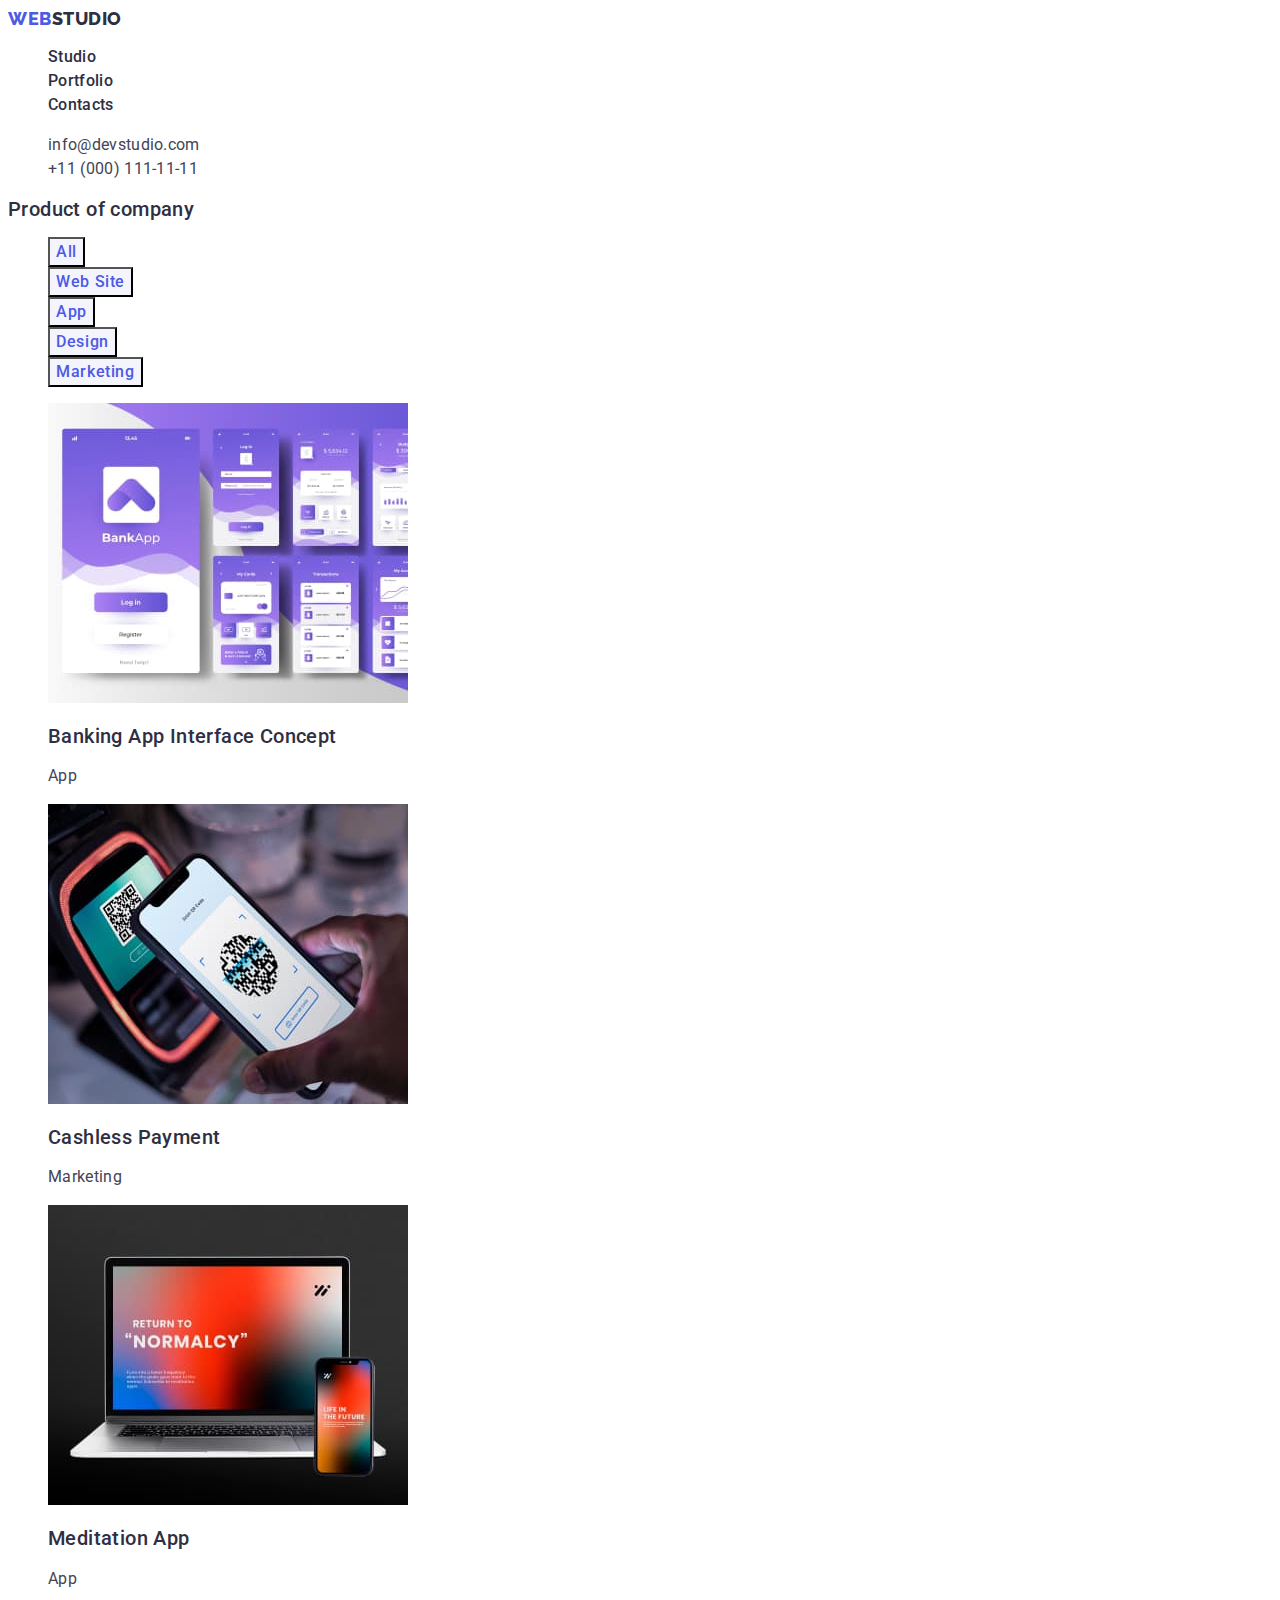
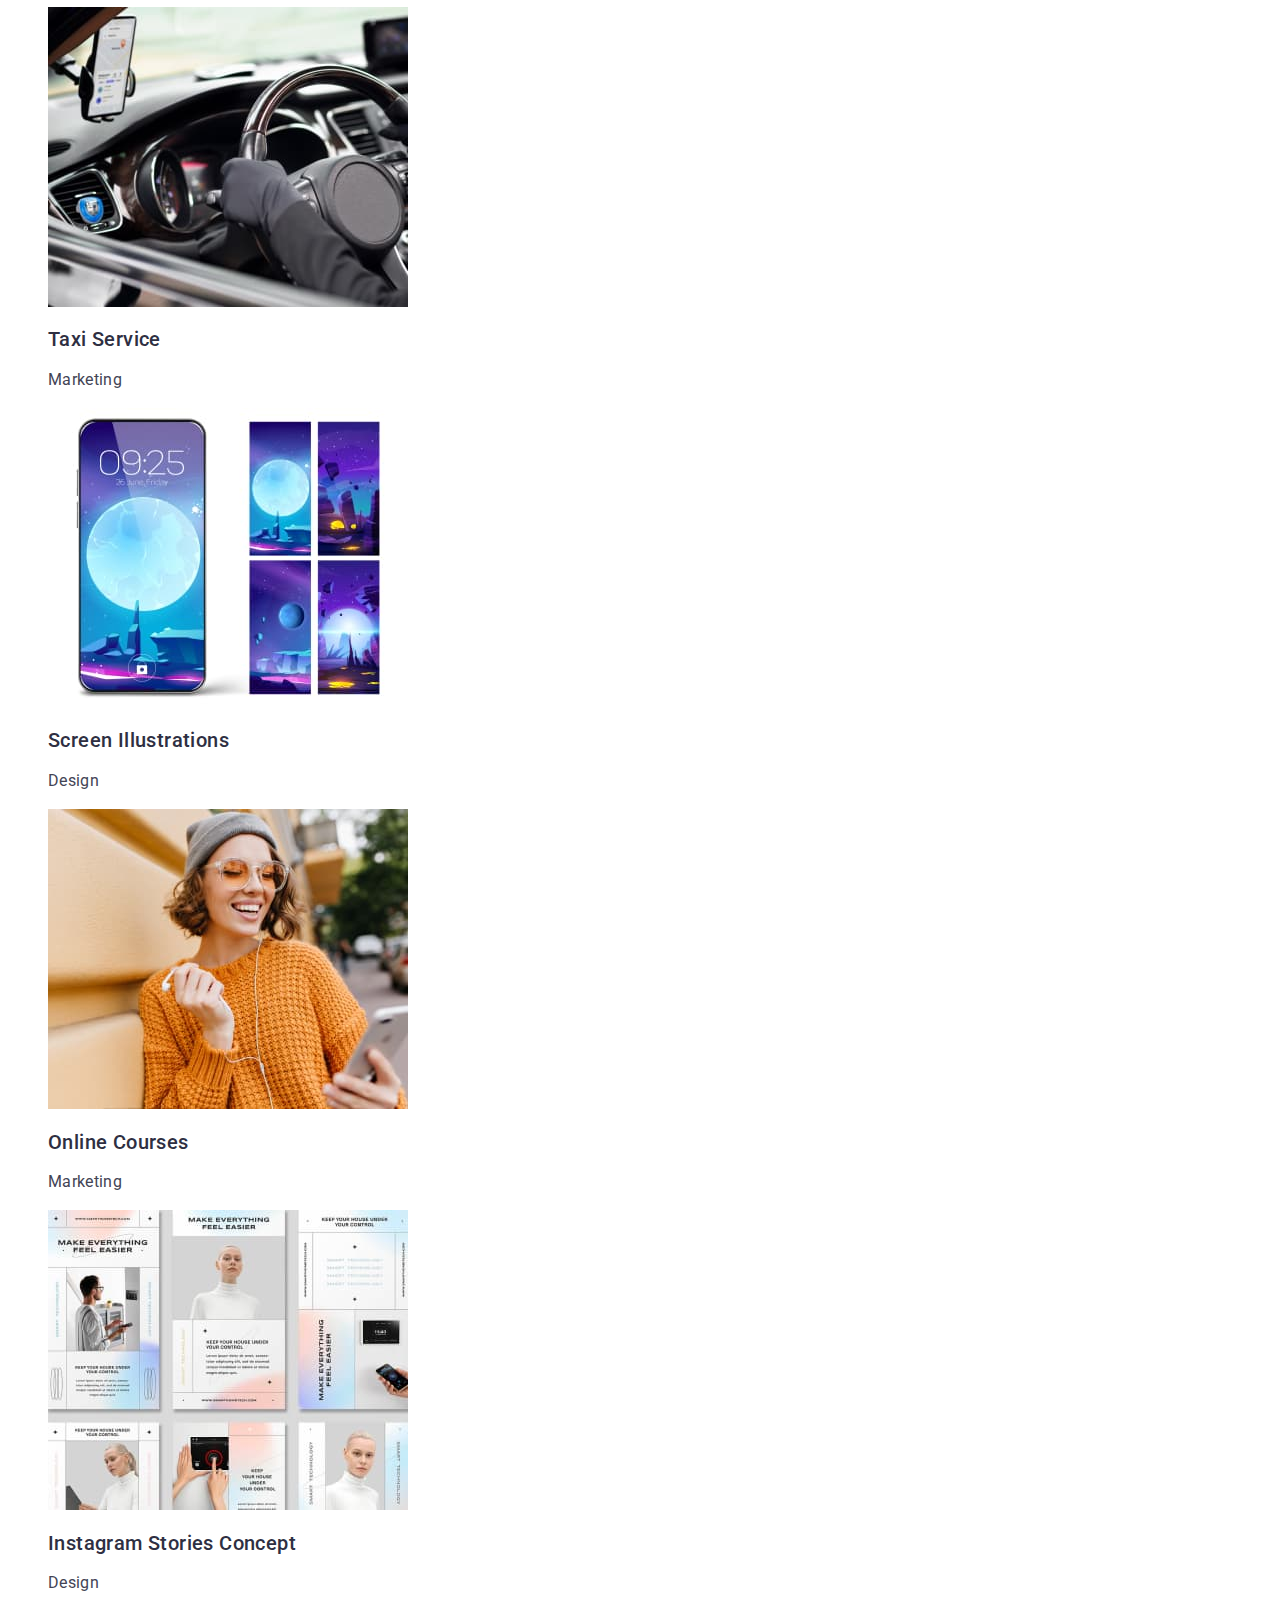
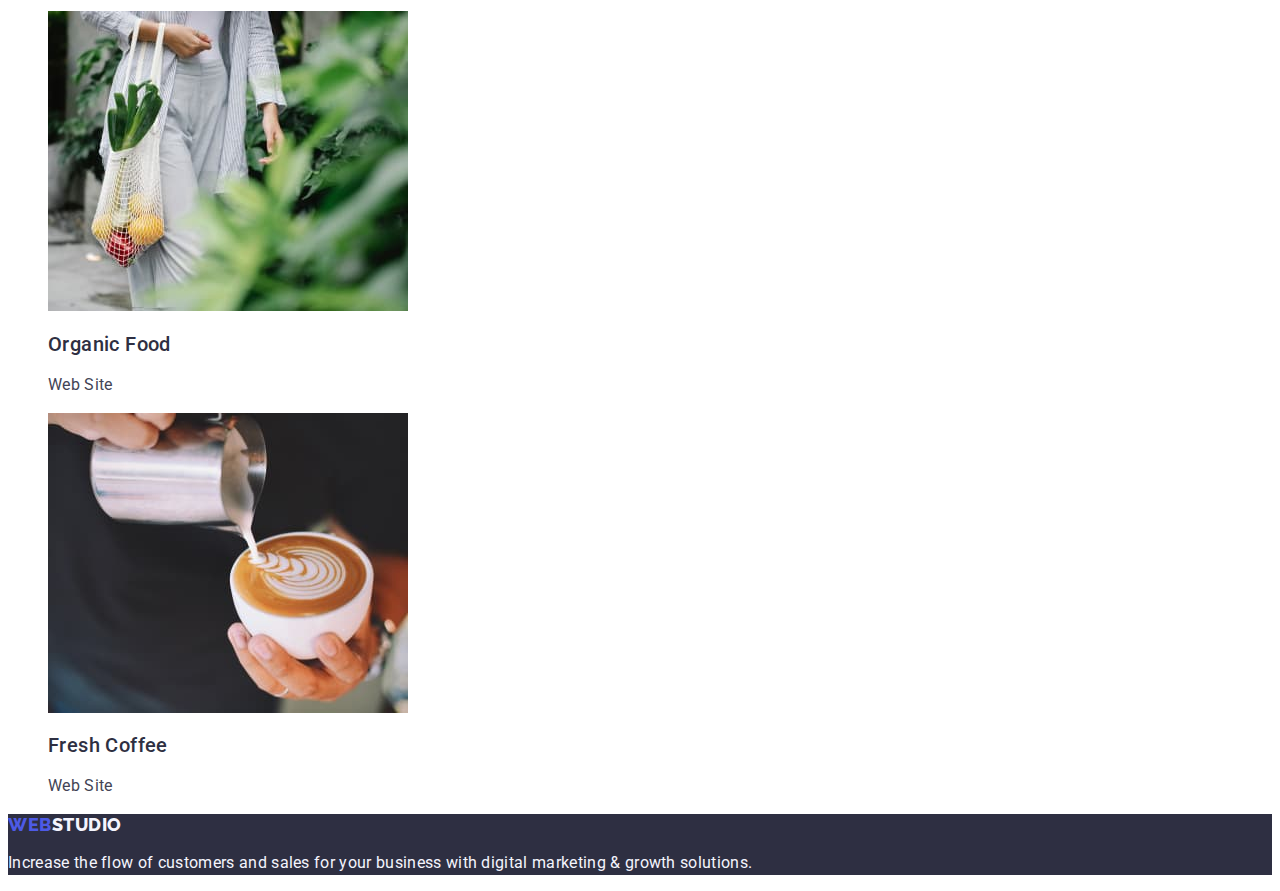
==== portfolio.html @ 97860d9f "Initial commit" ====
<!DOCTYPE html>
<html lang="en">
  <head>
    <meta charset="UTF-8" />
    <meta http-equiv="X-UA-Compatible" content="IE=edge" />
    <meta name="viewport" content="width=device-width, initial-scale=1.0" />
    <title>Portfolio</title>
    <link rel="preconnect" href="https://fonts.googleapis.com" />
    <link rel="preconnect" href="https://fonts.gstatic.com" crossorigin />
    <link
      href="https://fonts.googleapis.com/css2?family=Raleway:wght@800&family=Roboto:wght@400;500;700;900&display=swap"
      rel="stylesheet"
    />
    <link rel="stylesheet" href="./css/styles.css" />
  </head>

  <body>
    <header class="header">
      <nav class="header-nav">
        <a class="logo link" href="./index.html"
          >Web<span class="logo-header">Studio</span></a
        >
        <ul class="header-nav-list list">
          <li class="header-nav-item">
            <a class="header-nav-link link" href="./index.html">Studio</a>
          </li>
          <li class="header-nav-item">
            <a class="header-nav-link link" href="./portfolio.html"
              >Portfolio</a
            >
          </li>
          <li class="header-nav-item">
            <a class="header-nav-link link" href="">Contacts</a>
          </li>
        </ul>
      </nav>
      <address class="header-add">
        <ul class="header-add-list list">
          <li class="header-add-item">
            <a class="header-add-link link" href="mailto:info@devstudio.com"
              >info@devstudio.com</a
            >
          </li>
          <li class="header-add-item">
            <a class="header-add-link link" href="tel:+110001111111"
              >+11 (000) 111-11-11</a
            >
          </li>
        </ul>
      </address>
    </header>

    <main>
      <section class="product">
        <h1 class="product-title">Product of company</h1>
        <ul class="filter-list list">
          <li class="filter-item">
            <button class="filter-btn" type="button">All</button>
          </li>
          <li class="filter-item">
            <button class="filter-btn" type="button">Web Site</button>
          </li>
          <li class="filter-item">
            <button class="filter-btn" type="button">App</button>
          </li>
          <li class="filter-item">
            <button class="filter-btn" type="button">Design</button>
          </li>
          <li class="filter-item">
            <button class="filter-btn" type="button">Marketing</button>
          </li>
        </ul>

        <ul class="product-list list">
          <li class="product-item">
            <a class="link">
              <img
                class="product-img"
                src="./images/card-1.jpg"
                alt="Exemple of banking app"
                width="360"
                height="300"
              />

              <h2 class="product-title">Banking App Interface Concept</h2>
              <p class="product-text">App</p>
            </a>
          </li>
          <li class="product-item">
            <a class="link">
              <img
                class="product-img"
                src="./images/card-2.jpg"
                alt="exemple of cashless Payment"
                width="360"
                height="300"
              />

              <h2 class="product-title">Cashless Payment</h2>
              <p class="product-text">Marketing</p>
            </a>
          </li>
          <li class="product-item">
            <a class="link">
              <img
                class="product-img"
                src="./images/card-3.jpg"
                alt="desktop and mobile with meditation app"
                width="360"
                height="300"
              />

              <h2 class="product-title">Meditation App</h2>
              <p class="product-text">App</p>
            </a>
          </li>
          <li class="product-item">
            <a class="link">
              <img
                class="product-img"
                src="./images/card-4.jpg"
                alt="Taxi driver with app taxi service on the phone"
                width="360"
                height="300"
              />

              <h2 class="product-title">Taxi Service</h2>
              <p class="product-text">Marketing</p>
            </a>
          </li>
          <li class="product-item">
            <a class="link">
              <img
                class="product-img"
                src="./images/card-5.jpg"
                alt="Screen Illustrations exemple picture"
                width="360"
                height="300"
              />

              <h2 class="product-title">Screen Illustrations</h2>
              <p class="product-text">Design</p>
            </a>
          </li>
          <li class="product-item">
            <a class="link">
              <img
                class="product-img"
                src="./images/card-6.jpg"
                alt="Happt girl with a phone"
                width="360"
                height="300"
              />

              <h2 class="product-title">Online Courses</h2>
              <p class="product-text">Marketing</p>
            </a>
          </li>
          <li class="product-item">
            <a class="link">
              <img
                class="product-img"
                src="./images/card-7.jpg"
                alt="Instagram Stories Concept"
                width="360"
                height="300"
              />

              <h2 class="product-title">Instagram Stories Concept</h2>
              <p class="product-text">Design</p>
            </a>
          </li>
          <li class="product-item">
            <a class="link">
              <img
                class="product-img"
                src="./images/card-8.jpg"
                alt="Bag with vegetables"
                width="360"
                height="300"
              />

              <h2 class="product-title">Organic Food</h2>
              <p class="product-text">Web Site</p>
            </a>
          </li>
          <li class="product-item">
            <a class="link">
              <img
                class="product-img"
                src="./images/card-9.jpg"
                alt="A man makes a cappuccino"
                width="360"
                height="300"
              />

              <h2 class="product-title">Fresh Coffee</h2>
              <p class="product-text">Web Site</p>
            </a>
          </li>
        </ul>
      </section>
    </main>

    <footer class="footer">
      <a class="logo link" href="./index.html"
        >Web<span class="logo-footer">Studio</span></a
      >
      <p class="footer-text">
        Increase the flow of customers and sales for your business with digital
        marketing & growth solutions.
      </p>
    </footer>
  </body>
</html>
---- css/styles.css ----
:root {
    --main-color: #2E2F42;
    --main-text-color: #434455;
    --primery-color: #4D5AE5;
    --active-color: #404BBF;
    --border-color: #E7E9FC;
    --light-bg-color: #F4F4FD;
    --white-color: #FFFFFF;


}

body {
    font-family: "Roboto",
            sans-serif;
        color: var(--main-text-color);
        background-color: var(--white-color);
}

a {
    text-decoration: none;
}

ul {
    list-style-type: none;
}

.link {
    text-decoration: none;
}

.link:hover,
.link:focus {
    color: var(--active-color);
}

.list {
    list-style: none;
}
/** HEADER**/

.header {}

.header-nav {}

.logo {
    font-family: 'Raleway', sans-serif;
    font-weight: 800;
    font-size: 18px;
    line-height: 1.17;
    letter-spacing: 0.03em;
    color: var(--primery-color);
    text-transform: uppercase;
}

.logo-header {
    color: var(--main-color);
}

.header-nav-list {}

.header-nav-item {}

.header-nav-link {
    font-weight: 500;
    font-size: 16px;
    line-height: 1.5;
    letter-spacing: 0.02em;
    color: var(--main-color);
}

.header-add {
    font-style: normal;
}

.header-add-list {}

.header-add-item {}

.header-add-link {
    font-size: 16px;
    line-height: 1.5;
    letter-spacing: 0.02em;
    color: var(--main-text-color);
}

.header-nav-link:active,
.header-add-link:active,
.header-nav-link:hover,
.header-add-link:hover,
.header-add-link:focus,
.header-nav-link:focus {
    color: var(--active-color);
}

/**HERO**/

.hero {
    background-color: var(--main-color);
}

.hero-title {
    font-size: 56px;
    line-height: 1.07;
    letter-spacing: 0.02em;
    text-align: center;
    color: var(--white-color);
}

.hero-btn {
    font-family: inherit;
    font-weight: 500;
    font-size: 16px;
    line-height: 1.5;
    letter-spacing: 0.04em;
    color: var(--white-color);
    background-color: var(--primery-color);
    cursor: pointer;
}

.hero-btn:hover,
.hero-btn:focus {
    background-color: var(--active-color);
}

/**ADVANTAGES**/

.advantages {}

.advantages-title {
    color: var(--main-color);
}

.advantages-list {}

.advantages-item {}

.advantages-item-title {
    font-weight: 500;
    font-size: 20px;
    line-height: 1.2;
    letter-spacing: 0.02em;
    color: var(--main-color);
}

.advantages-item-text {
    font-size: 16px;
    line-height: 1.5;
    letter-spacing: 0.02em;
    color: var(--main-text-color);
}

/**WHAT WE DO**/

.picture {}

.picture-title {
    text-align: center;
    font-size: 36px;
    line-height: 1.11;
    letter-spacing: 0.02em;
    text-transform: capitalize;
    color: var(--main-color);
}

.picture-list {}

.picture-item {}

.picture-img {}

/**TEAM**/

.team {
    background-color: var(--light-bg-color);
}

.team-title {
    text-align: center;
    font-size: 36px;
    line-height: 1.11;
    letter-spacing: 0.02em;
    text-transform: capitalize;
    color: var(--main-color);

}

.team-list {}

.team-item {
    background-color: var(--white-color);
}

.team-img {}

.team-name {
    font-weight: 500;
    font-size: 20px;
    line-height: 1.2;
    letter-spacing: 0.02em;
    color: var(--main-color);
}

.team-prof {
    font-size: 16px;
    line-height: 1.5;
    letter-spacing: 0.02em;
    color: var(--main-text-color);
}

/**FOOTER**/
footer {
    background-color: var(--main-color);
}

.logo-footer {
    color: var(--light-bg-color);
}

.footer-text {

    font-size: 16px;
    line-height: 1.5;
    letter-spacing: 0.02em;
    color: var(--light-bg-color);
}

/**---------PORTFOLIO-----------**/

/**PRODUCT**/

.filter-list {}

.filter-item {}

.filter-btn {
    font-family: inherit;
    font-weight: 500;
    font-size: 16px;
    line-height: 1.5;
    letter-spacing: 0.04em;
    color: var(--primery-color);
    cursor: pointer;
    background-color: var(--light-bg-color);
}

.filter-btn:hover,
.filter-btn:focus {
    background-color: var(--active-color);
    color: var(--white-color);
}

.product {}

.product-list {}

.product-item {}

.product-img {}

.product-title {
    font-weight: 500;
    font-size: 20px;
    line-height: 1.2;
    letter-spacing: 0.02em;
    color: var(--main-color);
}

.product-text {
    font-size: 16px;
    line-height: 1.5;
    letter-spacing: 0.02em;
    color: var(--main-text-color);
}
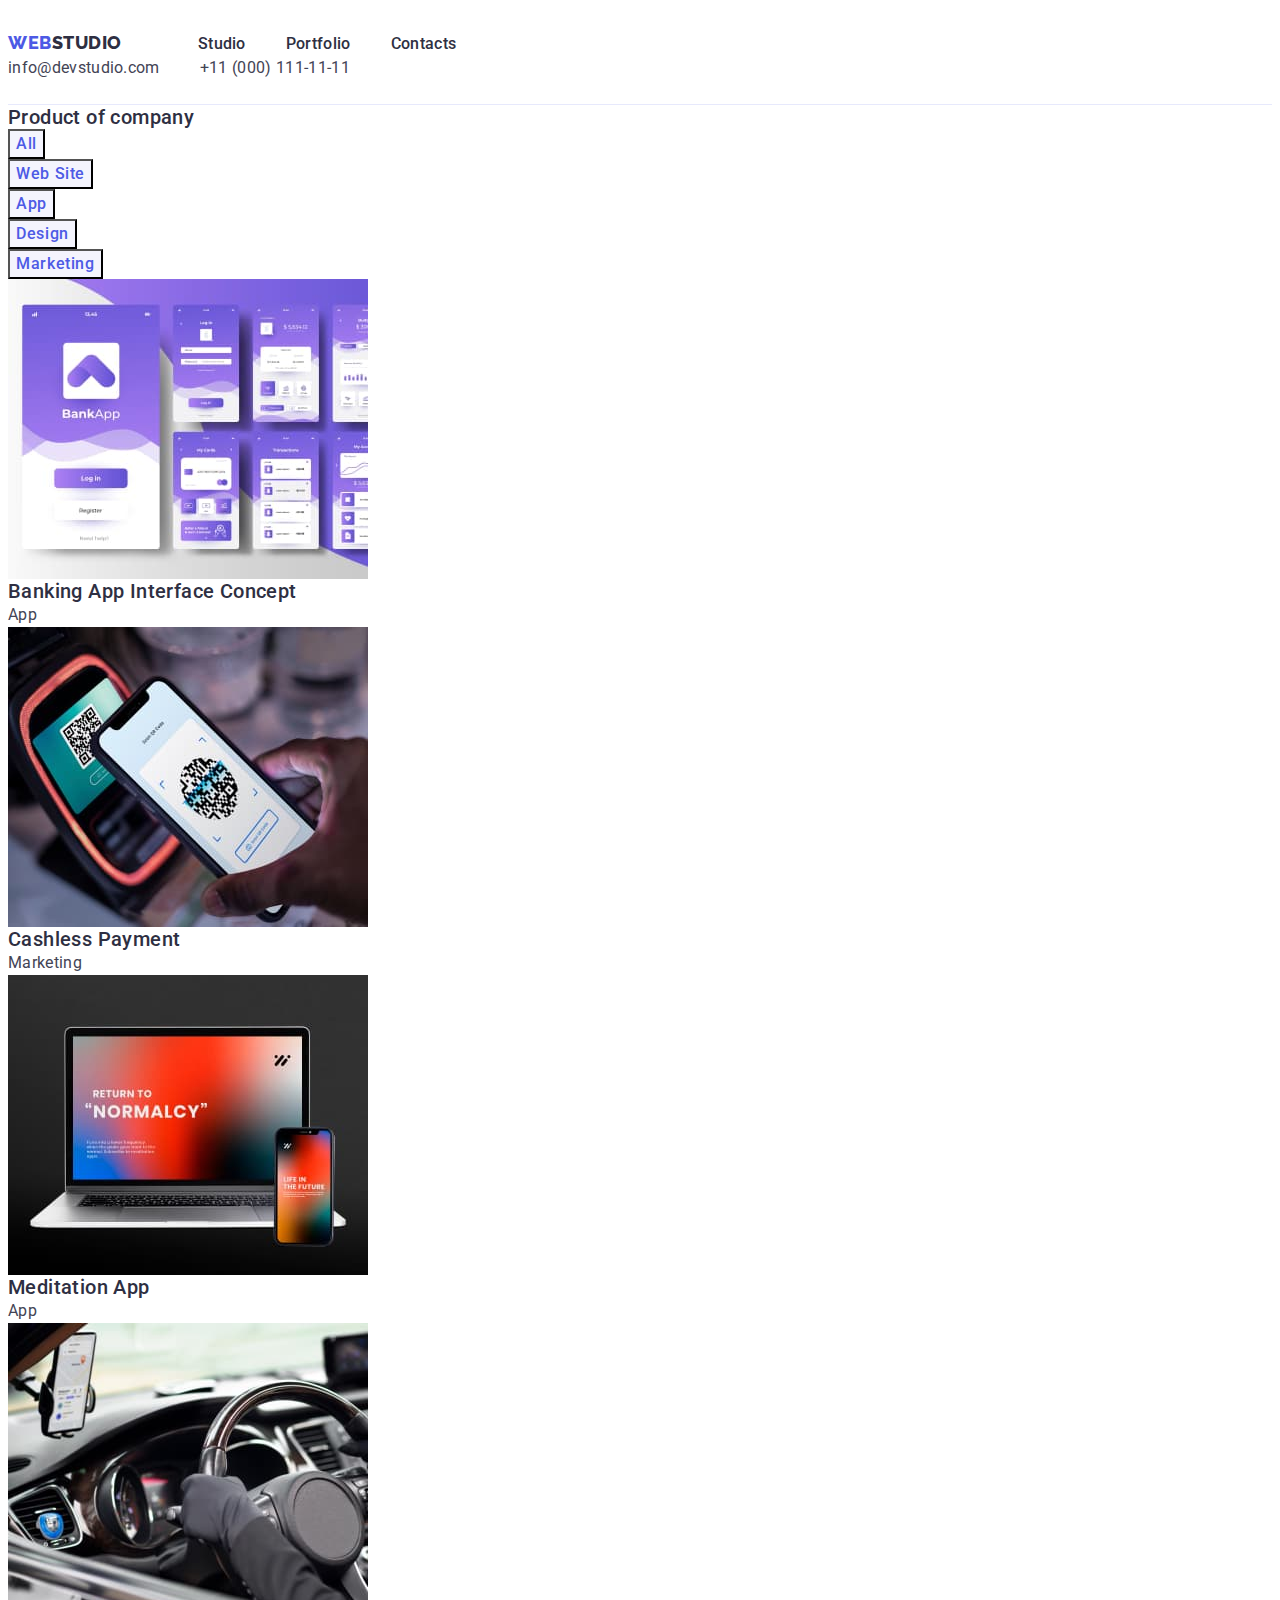
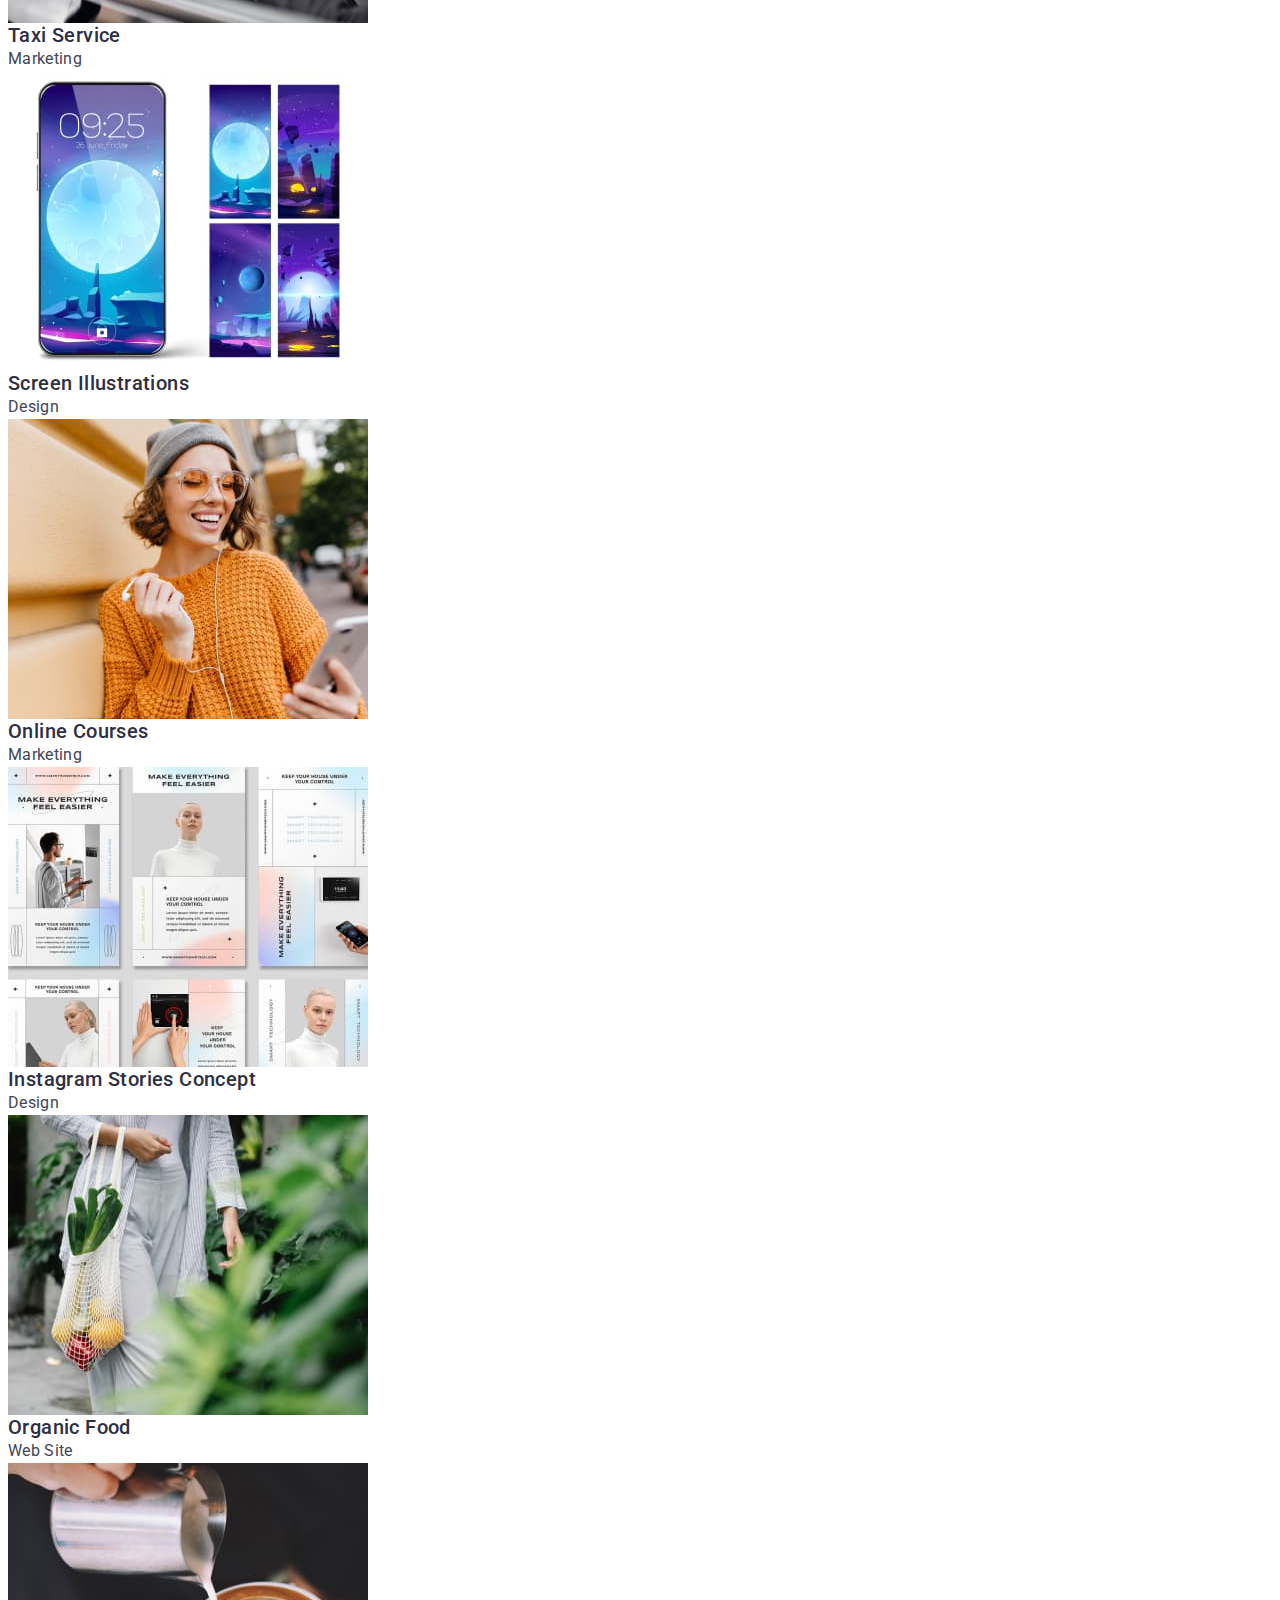
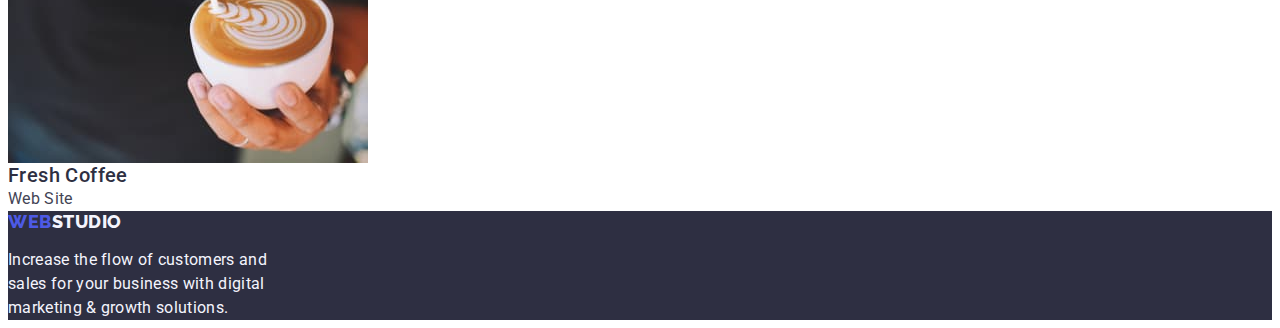
==== commit f3db7a4f: "maked studio position" ====
--- a/portfolio.html
+++ b/portfolio.html
@@ -11,6 +11,13 @@
       href="https://fonts.googleapis.com/css2?family=Raleway:wght@800&family=Roboto:wght@400;500;700;900&display=swap"
       rel="stylesheet"
     />
+    <link
+      rel="stylesheet"
+      href="https://cdnjs.cloudflare.com/ajax/libs/modern-normalize/2.0.0/modern-normalize.min.css"
+      integrity="sha512-4xo8blKMVCiXpTaLzQSLSw3KFOVPWhm/TRtuPVc4WG6kUgjH6J03IBuG7JZPkcWMxJ5huwaBpOpnwYElP/m6wg=="
+      crossorigin="anonymous"
+      referrerpolicy="no-referrer"
+    />
     <link rel="stylesheet" href="./css/styles.css" />
   </head>
 
@@ -73,7 +80,7 @@
 
         <ul class="product-list list">
           <li class="product-item">
-            <a class="link">
+            <a class="link" href="">
               <img
                 class="product-img"
                 src="./images/card-1.jpg"
@@ -87,7 +94,7 @@
             </a>
           </li>
           <li class="product-item">
-            <a class="link">
+            <a class="link" href="">
               <img
                 class="product-img"
                 src="./images/card-2.jpg"
@@ -101,7 +108,7 @@
             </a>
           </li>
           <li class="product-item">
-            <a class="link">
+            <a class="link" href="">
               <img
                 class="product-img"
                 src="./images/card-3.jpg"
@@ -115,7 +122,7 @@
             </a>
           </li>
           <li class="product-item">
-            <a class="link">
+            <a class="link" href="">
               <img
                 class="product-img"
                 src="./images/card-4.jpg"
@@ -129,7 +136,7 @@
             </a>
           </li>
           <li class="product-item">
-            <a class="link">
+            <a class="link" href="">
               <img
                 class="product-img"
                 src="./images/card-5.jpg"
@@ -143,7 +150,7 @@
             </a>
           </li>
           <li class="product-item">
-            <a class="link">
+            <a class="link" href="">
               <img
                 class="product-img"
                 src="./images/card-6.jpg"
@@ -157,7 +164,7 @@
             </a>
           </li>
           <li class="product-item">
-            <a class="link">
+            <a class="link" href="">
               <img
                 class="product-img"
                 src="./images/card-7.jpg"
@@ -171,7 +178,7 @@
             </a>
           </li>
           <li class="product-item">
-            <a class="link">
+            <a class="link" href="">
               <img
                 class="product-img"
                 src="./images/card-8.jpg"
@@ -185,7 +192,7 @@
             </a>
           </li>
           <li class="product-item">
-            <a class="link">
+            <a class="link" href="">
               <img
                 class="product-img"
                 src="./images/card-9.jpg"
--- a/css/styles.css
+++ b/css/styles.css
@@ -12,17 +12,23 @@
 
 body {
     font-family: "Roboto",
-            sans-serif;
-        color: var(--main-text-color);
-        background-color: var(--white-color);
-}
-
-a {
-    text-decoration: none;
-}
-
-ul {
-    list-style-type: none;
+        sans-serif;
+            color: var(--main-text-color);
+            background-color: var(--white-color);
+}
+
+h1,
+h2,
+h3,
+h4,
+h5,
+h6,
+p {
+    margin: 0;
+}
+
+img {
+    display: block;
 }
 
 .link {
@@ -36,12 +42,34 @@
 
 .list {
     list-style: none;
+    padding-left: 0;
+        margin: 0;
+    }
+    
+    .container {
+        width: 100%;
+        max-width: 1158px;
+        padding-left: 15px;
+        padding-right: 15px;
+        margin: 0 auto;
 }
 /** HEADER**/
 
-.header {}
-
-.header-nav {}
+.header {
+    border-bottom: 1px solid var(--border-color);
+    padding-top: 24px;
+    padding-bottom: 24px;
+}
+
+.header-container {
+    display: flex;
+    justify-content: space-between;
+    align-items: center;
+}
+
+.header-nav {
+    display: flex;
+}
 
 .logo {
     font-family: 'Raleway', sans-serif;
@@ -51,13 +79,17 @@
     letter-spacing: 0.03em;
     color: var(--primery-color);
     text-transform: uppercase;
+    margin-right: 76px;
 }
 
 .logo-header {
     color: var(--main-color);
 }
 
-.header-nav-list {}
+.header-nav-list {
+    display: flex;
+    gap: 40px;
+}
 
 .header-nav-item {}
 
@@ -71,9 +103,13 @@
 
 .header-add {
     font-style: normal;
-}
-
-.header-add-list {}
+
+}
+
+.header-add-list {
+    display: flex;
+    gap: 40px;
+}
 
 .header-add-item {}
 
@@ -97,18 +133,30 @@
 
 .hero {
     background-color: var(--main-color);
-}
-
+    padding-top: 188px;
+        padding-bottom: 188px;
+}
+
+.hero-container {
+    display: flex;
+    flex-direction: column;
+    align-items: center;
+
+}
 .hero-title {
     font-size: 56px;
     line-height: 1.07;
     letter-spacing: 0.02em;
     text-align: center;
     color: var(--white-color);
+    max-width: 496px;
+        margin-bottom: 48px;
 }
 
 .hero-btn {
     font-family: inherit;
+    min-width: 169px;
+        height: 56px;
     font-weight: 500;
     font-size: 16px;
     line-height: 1.5;
@@ -116,6 +164,10 @@
     color: var(--white-color);
     background-color: var(--primery-color);
     cursor: pointer;
+    padding: 16px 32px;
+        border: none;
+        border-radius: 4px;
+        box-shadow: 0px 4px 4px rgba(0, 0, 0, 0.15);
 }
 
 .hero-btn:hover,
@@ -127,13 +179,22 @@
 
 .advantages {}
 
+.advantages-container {
+    padding: 120px 0;
+}
 .advantages-title {
     color: var(--main-color);
-}
-
-.advantages-list {}
-
-.advantages-item {}
+    display: none;
+}
+
+.advantages-list {
+    display: flex;
+    gap: 24px;
+}
+
+.advantages-item {
+    min-width: 264px;
+}
 
 .advantages-item-title {
     font-weight: 500;
@@ -141,6 +202,7 @@
     line-height: 1.2;
     letter-spacing: 0.02em;
     color: var(--main-color);
+    margin-bottom: 8px;
 }
 
 .advantages-item-text {
@@ -152,7 +214,9 @@
 
 /**WHAT WE DO**/
 
-.picture {}
+.picture {
+    padding-bottom: 120px;
+}
 
 .picture-title {
     text-align: center;
@@ -161,9 +225,13 @@
     letter-spacing: 0.02em;
     text-transform: capitalize;
     color: var(--main-color);
-}
-
-.picture-list {}
+    margin-bottom: 72px;
+}
+
+.picture-list {
+    display: flex;
+    gap: 24px;
+}
 
 .picture-item {}
 
@@ -173,6 +241,8 @@
 
 .team {
     background-color: var(--light-bg-color);
+    padding-top: 120px;
+        padding-bottom: 112px;
 }
 
 .team-title {
@@ -182,23 +252,44 @@
     letter-spacing: 0.02em;
     text-transform: capitalize;
     color: var(--main-color);
-
-}
-
-.team-list {}
+    margin-bottom: 72px;
+
+}
+
+.team-list {
+    display: flex;
+    gap: 24px;
+}
 
 .team-item {
-    background-color: var(--white-color);
+    display: flex;
+        flex-direction: column;
+    
+        min-width: 264px;
+        height: 388px;
+    
+        /* justify-content: space-between; */
+        align-items: center;
+        box-shadow: 0px 1px 6px rgba(46, 47, 66, 0.08), 0px 1px 1px rgba(46, 47, 66, 0.16), 0px 2px 1px rgba(46, 47, 66, 0.08);
+        border-radius: 0px 0px 4px 4px;
+        background-color: var(--white-color);
 }
 
 .team-img {}
 
+.team-info {
+    display: flex;
+    flex-direction: column;
+    padding: 32px 16px;
+    align-items: center;
+}
 .team-name {
     font-weight: 500;
     font-size: 20px;
     line-height: 1.2;
     letter-spacing: 0.02em;
     color: var(--main-color);
+    margin-bottom: 8px;
 }
 
 .team-prof {
@@ -209,20 +300,25 @@
 }
 
 /**FOOTER**/
-footer {
+.footer {
     background-color: var(--main-color);
 }
 
+.footer-container {
+    padding: 100px 0;
+
+}
 .logo-footer {
     color: var(--light-bg-color);
 }
 
 .footer-text {
-
+margin-top: 16px;
     font-size: 16px;
     line-height: 1.5;
     letter-spacing: 0.02em;
     color: var(--light-bg-color);
+    max-width: 264px;
 }
 
 /**---------PORTFOLIO-----------**/
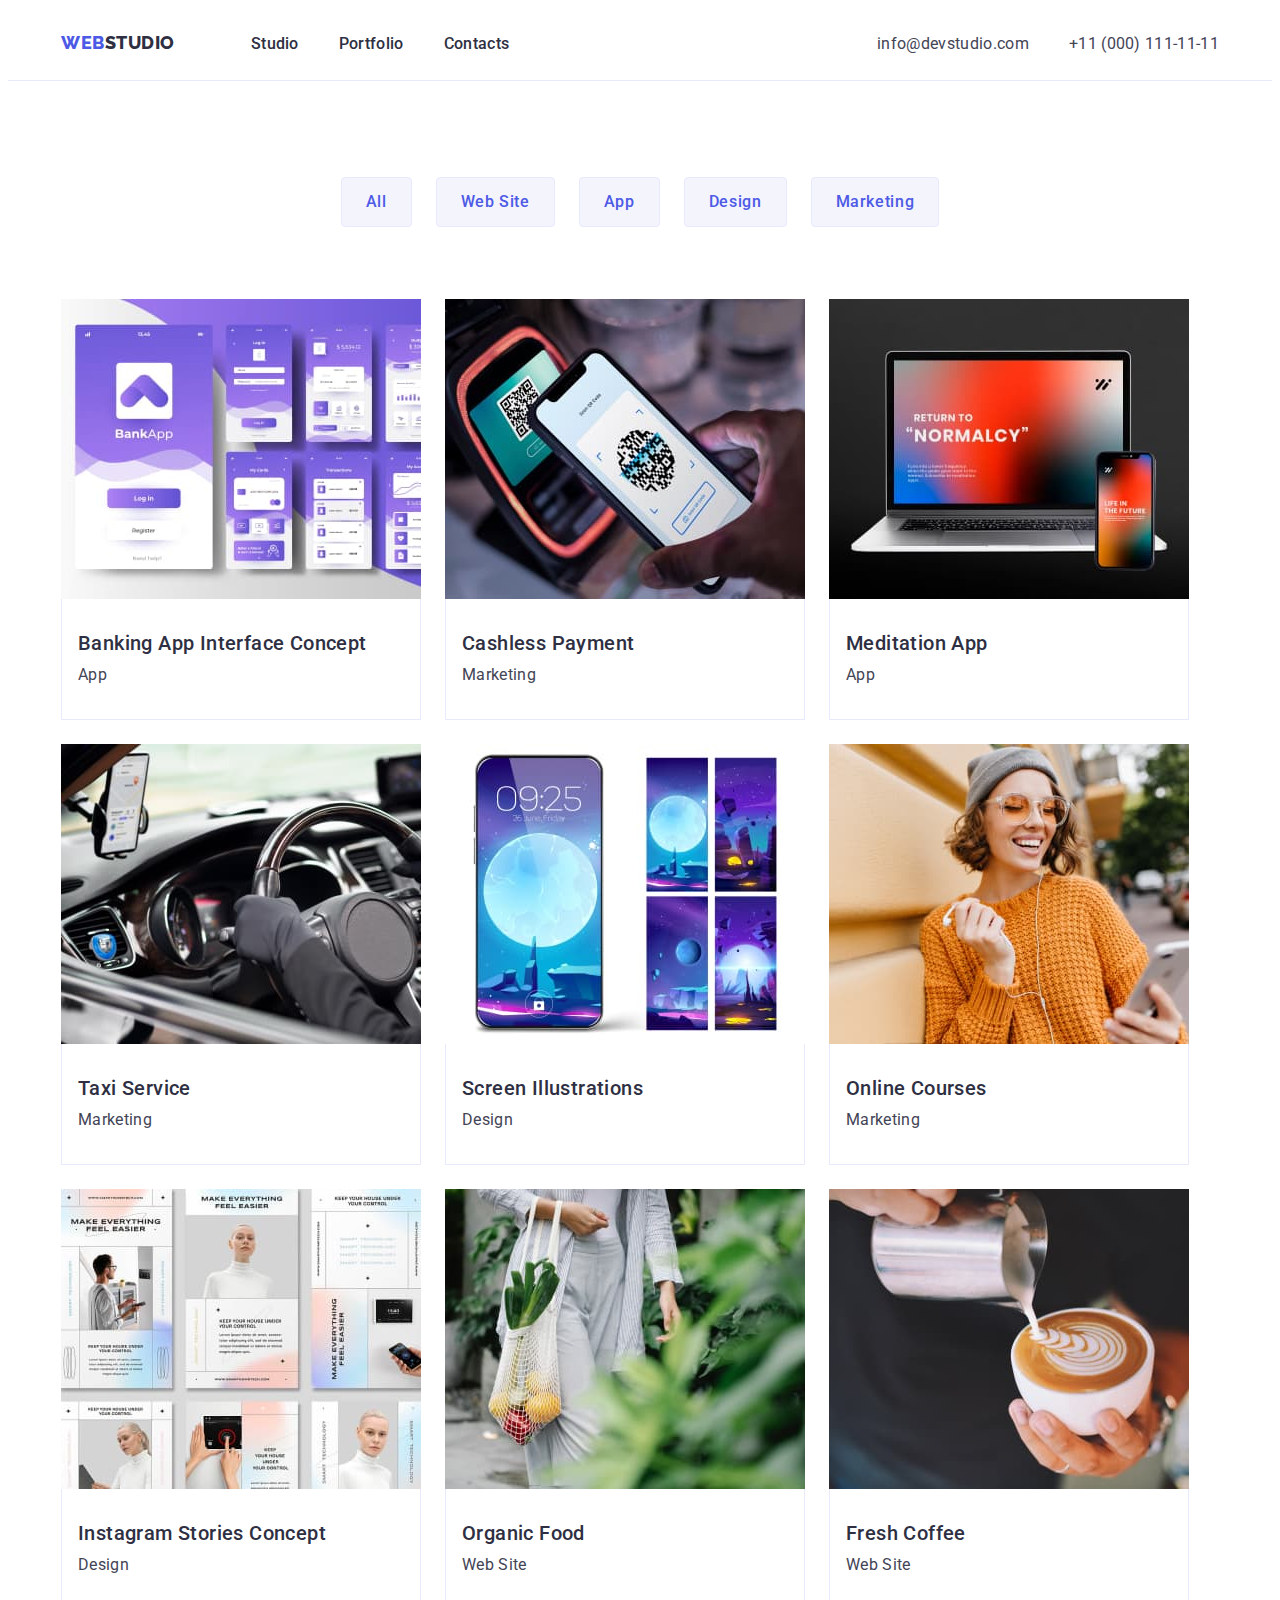
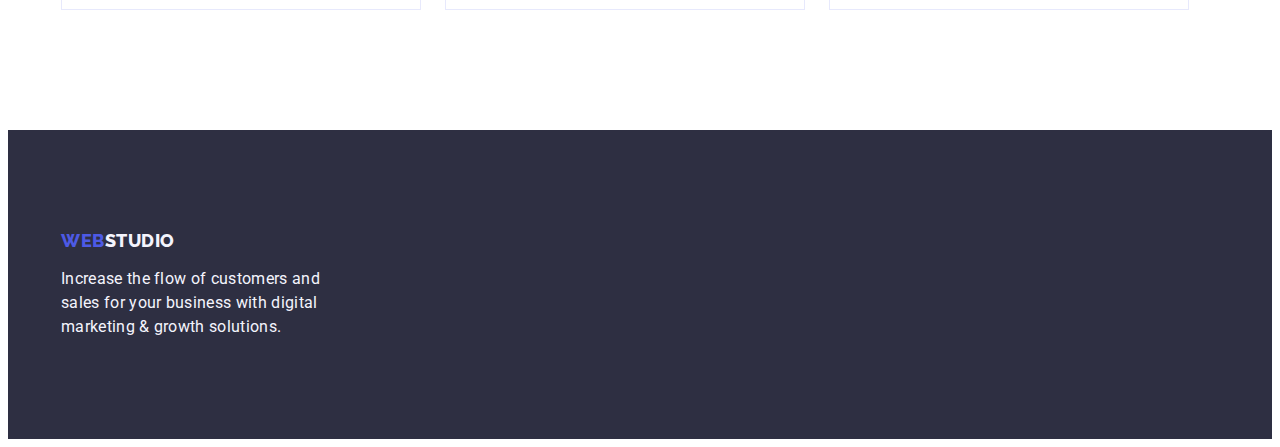
==== commit 484d89b9: "maked pisition portfolio" ====
--- a/portfolio.html
+++ b/portfolio.html
@@ -23,200 +23,215 @@
 
   <body>
     <header class="header">
-      <nav class="header-nav">
-        <a class="logo link" href="./index.html"
-          >Web<span class="logo-header">Studio</span></a
-        >
-        <ul class="header-nav-list list">
-          <li class="header-nav-item">
-            <a class="header-nav-link link" href="./index.html">Studio</a>
-          </li>
-          <li class="header-nav-item">
-            <a class="header-nav-link link" href="./portfolio.html"
-              >Portfolio</a
-            >
-          </li>
-          <li class="header-nav-item">
-            <a class="header-nav-link link" href="">Contacts</a>
-          </li>
-        </ul>
-      </nav>
-      <address class="header-add">
-        <ul class="header-add-list list">
-          <li class="header-add-item">
-            <a class="header-add-link link" href="mailto:info@devstudio.com"
-              >info@devstudio.com</a
-            >
-          </li>
-          <li class="header-add-item">
-            <a class="header-add-link link" href="tel:+110001111111"
-              >+11 (000) 111-11-11</a
-            >
-          </li>
-        </ul>
-      </address>
+      <div class="container header-container">
+        <nav class="header-nav">
+          <a class="logo link" href="./index.html"
+            >Web<span class="logo-header">Studio</span></a
+          >
+          <ul class="header-nav-list list">
+            <li class="header-nav-item">
+              <a class="header-nav-link link" href="./index.html">Studio</a>
+            </li>
+            <li class="header-nav-item">
+              <a class="header-nav-link link" href="./portfolio.html"
+                >Portfolio</a
+              >
+            </li>
+            <li class="header-nav-item">
+              <a class="header-nav-link link" href="">Contacts</a>
+            </li>
+          </ul>
+        </nav>
+        <address class="header-add">
+          <ul class="header-add-list list">
+            <li class="header-add-item">
+              <a class="header-add-link link" href="mailto:info@devstudio.com"
+                >info@devstudio.com</a
+              >
+            </li>
+            <li class="header-add-item">
+              <a class="header-add-link link" href="tel:+110001111111"
+                >+11 (000) 111-11-11</a
+              >
+            </li>
+          </ul>
+        </address>
+      </div>
     </header>
 
     <main>
       <section class="product">
-        <h1 class="product-title">Product of company</h1>
-        <ul class="filter-list list">
-          <li class="filter-item">
-            <button class="filter-btn" type="button">All</button>
-          </li>
-          <li class="filter-item">
-            <button class="filter-btn" type="button">Web Site</button>
-          </li>
-          <li class="filter-item">
-            <button class="filter-btn" type="button">App</button>
-          </li>
-          <li class="filter-item">
-            <button class="filter-btn" type="button">Design</button>
-          </li>
-          <li class="filter-item">
-            <button class="filter-btn" type="button">Marketing</button>
-          </li>
-        </ul>
-
-        <ul class="product-list list">
-          <li class="product-item">
-            <a class="link" href="">
-              <img
-                class="product-img"
-                src="./images/card-1.jpg"
-                alt="Exemple of banking app"
-                width="360"
-                height="300"
-              />
-
-              <h2 class="product-title">Banking App Interface Concept</h2>
-              <p class="product-text">App</p>
-            </a>
-          </li>
-          <li class="product-item">
-            <a class="link" href="">
-              <img
-                class="product-img"
-                src="./images/card-2.jpg"
-                alt="exemple of cashless Payment"
-                width="360"
-                height="300"
-              />
-
-              <h2 class="product-title">Cashless Payment</h2>
-              <p class="product-text">Marketing</p>
-            </a>
-          </li>
-          <li class="product-item">
-            <a class="link" href="">
-              <img
-                class="product-img"
-                src="./images/card-3.jpg"
-                alt="desktop and mobile with meditation app"
-                width="360"
-                height="300"
-              />
-
-              <h2 class="product-title">Meditation App</h2>
-              <p class="product-text">App</p>
-            </a>
-          </li>
-          <li class="product-item">
-            <a class="link" href="">
-              <img
-                class="product-img"
-                src="./images/card-4.jpg"
-                alt="Taxi driver with app taxi service on the phone"
-                width="360"
-                height="300"
-              />
-
-              <h2 class="product-title">Taxi Service</h2>
-              <p class="product-text">Marketing</p>
-            </a>
-          </li>
-          <li class="product-item">
-            <a class="link" href="">
-              <img
-                class="product-img"
-                src="./images/card-5.jpg"
-                alt="Screen Illustrations exemple picture"
-                width="360"
-                height="300"
-              />
-
-              <h2 class="product-title">Screen Illustrations</h2>
-              <p class="product-text">Design</p>
-            </a>
-          </li>
-          <li class="product-item">
-            <a class="link" href="">
-              <img
-                class="product-img"
-                src="./images/card-6.jpg"
-                alt="Happt girl with a phone"
-                width="360"
-                height="300"
-              />
-
-              <h2 class="product-title">Online Courses</h2>
-              <p class="product-text">Marketing</p>
-            </a>
-          </li>
-          <li class="product-item">
-            <a class="link" href="">
-              <img
-                class="product-img"
-                src="./images/card-7.jpg"
-                alt="Instagram Stories Concept"
-                width="360"
-                height="300"
-              />
-
-              <h2 class="product-title">Instagram Stories Concept</h2>
-              <p class="product-text">Design</p>
-            </a>
-          </li>
-          <li class="product-item">
-            <a class="link" href="">
-              <img
-                class="product-img"
-                src="./images/card-8.jpg"
-                alt="Bag with vegetables"
-                width="360"
-                height="300"
-              />
-
-              <h2 class="product-title">Organic Food</h2>
-              <p class="product-text">Web Site</p>
-            </a>
-          </li>
-          <li class="product-item">
-            <a class="link" href="">
-              <img
-                class="product-img"
-                src="./images/card-9.jpg"
-                alt="A man makes a cappuccino"
-                width="360"
-                height="300"
-              />
-
-              <h2 class="product-title">Fresh Coffee</h2>
-              <p class="product-text">Web Site</p>
-            </a>
-          </li>
-        </ul>
+        <div class="container app-container">
+          <h1 class="product-title">Product of company</h1>
+          <ul class="filter-list list">
+            <li class="filter-item">
+              <button class="filter-btn" type="button">All</button>
+            </li>
+            <li class="filter-item">
+              <button class="filter-btn" type="button">Web Site</button>
+            </li>
+            <li class="filter-item">
+              <button class="filter-btn" type="button">App</button>
+            </li>
+            <li class="filter-item">
+              <button class="filter-btn" type="button">Design</button>
+            </li>
+            <li class="filter-item">
+              <button class="filter-btn" type="button">Marketing</button>
+            </li>
+          </ul>
+
+          <ul class="product-list list">
+            <li class="product-item">
+              <a class="link" href="">
+                <img
+                  class="product-img"
+                  src="./images/card-1.jpg"
+                  alt="Exemple of banking app"
+                  width="360"
+                  height="300"
+                />
+                <div class="product-content">
+                  <h2 class="product-title">Banking App Interface Concept</h2>
+                  <p class="product-text">App</p>
+                </div>
+              </a>
+            </li>
+            <li class="product-item">
+              <a class="link" href="">
+                <img
+                  class="product-img"
+                  src="./images/card-2.jpg"
+                  alt="exemple of cashless Payment"
+                  width="360"
+                  height="300"
+                />
+                <div class="product-content">
+                  <h2 class="product-title">Cashless Payment</h2>
+                  <p class="product-text">Marketing</p>
+                </div>
+              </a>
+            </li>
+            <li class="product-item">
+              <a class="link" href="">
+                <img
+                  class="product-img"
+                  src="./images/card-3.jpg"
+                  alt="desktop and mobile with meditation app"
+                  width="360"
+                  height="300"
+                />
+                <div class="product-content">
+                  <h2 class="product-title">Meditation App</h2>
+                  <p class="product-text">App</p>
+                </div>
+              </a>
+            </li>
+            <li class="product-item">
+              <a class="link" href="">
+                <img
+                  class="product-img"
+                  src="./images/card-4.jpg"
+                  alt="Taxi driver with app taxi service on the phone"
+                  width="360"
+                  height="300"
+                />
+                <div class="product-content">
+                  <h2 class="product-title">Taxi Service</h2>
+                  <p class="product-text">Marketing</p>
+                </div>
+              </a>
+            </li>
+            <li class="product-item">
+              <a class="link" href="">
+                <img
+                  class="product-img"
+                  src="./images/card-5.jpg"
+                  alt="Screen Illustrations exemple picture"
+                  width="360"
+                  height="300"
+                />
+                <div class="product-content">
+                  <h2 class="product-title">Screen Illustrations</h2>
+                  <p class="product-text">Design</p>
+                </div>
+              </a>
+            </li>
+            <li class="product-item">
+              <a class="link" href="">
+                <img
+                  class="product-img"
+                  src="./images/card-6.jpg"
+                  alt="Happt girl with a phone"
+                  width="360"
+                  height="300"
+                />
+                <div class="product-content">
+                  <h2 class="product-title">Online Courses</h2>
+                  <p class="product-text">Marketing</p>
+                </div>
+              </a>
+            </li>
+            <li class="product-item">
+              <a class="link" href="">
+                <img
+                  class="product-img"
+                  src="./images/card-7.jpg"
+                  alt="Instagram Stories Concept"
+                  width="360"
+                  height="300"
+                />
+                <div class="product-content">
+                  <h2 class="product-title">Instagram Stories Concept</h2>
+                  <p class="product-text">Design</p>
+                </div>
+              </a>
+            </li>
+            <li class="product-item">
+              <a class="link" href="">
+                <img
+                  class="product-img"
+                  src="./images/card-8.jpg"
+                  alt="Bag with vegetables"
+                  width="360"
+                  height="300"
+                />
+                <div class="product-content">
+                  <h2 class="product-title">Organic Food</h2>
+                  <p class="product-text">Web Site</p>
+                </div>
+              </a>
+            </li>
+            <li class="product-item">
+              <a class="link" href="">
+                <img
+                  class="product-img"
+                  src="./images/card-9.jpg"
+                  alt="A man makes a cappuccino"
+                  width="360"
+                  height="300"
+                />
+                <div class="product-content">
+                  <h2 class="product-title">Fresh Coffee</h2>
+                  <p class="product-text">Web Site</p>
+                </div>
+              </a>
+            </li>
+          </ul>
+        </div>
       </section>
     </main>
 
     <footer class="footer">
-      <a class="logo link" href="./index.html"
-        >Web<span class="logo-footer">Studio</span></a
-      >
-      <p class="footer-text">
-        Increase the flow of customers and sales for your business with digital
-        marketing & growth solutions.
-      </p>
+      <div class="container footer-container">
+        <a class="logo link" href="./index.html"
+          >Web<span class="logo-footer">Studio</span></a
+        >
+        <p class="footer-text">
+          Increase the flow of customers and sales for your business with
+          digital marketing & growth solutions.
+        </p>
+      </div>
     </footer>
   </body>
 </html>
--- a/css/styles.css
+++ b/css/styles.css
@@ -13,8 +13,8 @@
 body {
     font-family: "Roboto",
         sans-serif;
-            color: var(--main-text-color);
-            background-color: var(--white-color);
+    color: var(--main-text-color);
+        background-color: var(--white-color);
 }
 
 h1,
@@ -43,7 +43,7 @@
 .list {
     list-style: none;
     padding-left: 0;
-        margin: 0;
+    margin: 0;
     }
     
     .container {
@@ -53,6 +53,7 @@
         padding-right: 15px;
         margin: 0 auto;
 }
+
 /** HEADER**/
 
 .header {
@@ -134,7 +135,7 @@
 .hero {
     background-color: var(--main-color);
     padding-top: 188px;
-        padding-bottom: 188px;
+    padding-bottom: 188px;
 }
 
 .hero-container {
@@ -143,6 +144,7 @@
     align-items: center;
 
 }
+
 .hero-title {
     font-size: 56px;
     line-height: 1.07;
@@ -150,13 +152,13 @@
     text-align: center;
     color: var(--white-color);
     max-width: 496px;
-        margin-bottom: 48px;
+    margin-bottom: 48px;
 }
 
 .hero-btn {
     font-family: inherit;
     min-width: 169px;
-        height: 56px;
+    height: 56px;
     font-weight: 500;
     font-size: 16px;
     line-height: 1.5;
@@ -165,7 +167,7 @@
     background-color: var(--primery-color);
     cursor: pointer;
     padding: 16px 32px;
-        border: none;
+    border: none;
         border-radius: 4px;
         box-shadow: 0px 4px 4px rgba(0, 0, 0, 0.15);
 }
@@ -182,6 +184,7 @@
 .advantages-container {
     padding: 120px 0;
 }
+
 .advantages-title {
     color: var(--main-color);
     display: none;
@@ -242,7 +245,7 @@
 .team {
     background-color: var(--light-bg-color);
     padding-top: 120px;
-        padding-bottom: 112px;
+    padding-bottom: 112px;
 }
 
 .team-title {
@@ -263,7 +266,7 @@
 
 .team-item {
     display: flex;
-        flex-direction: column;
+    flex-direction: column;
     
         min-width: 264px;
         height: 388px;
@@ -283,6 +286,7 @@
     padding: 32px 16px;
     align-items: center;
 }
+
 .team-name {
     font-weight: 500;
     font-size: 20px;
@@ -308,12 +312,13 @@
     padding: 100px 0;
 
 }
+
 .logo-footer {
     color: var(--light-bg-color);
 }
 
 .footer-text {
-margin-top: 16px;
+    margin-top: 16px;
     font-size: 16px;
     line-height: 1.5;
     letter-spacing: 0.02em;
@@ -325,7 +330,13 @@
 
 /**PRODUCT**/
 
-.filter-list {}
+.filter-list {
+    display: flex;
+    justify-content: center;
+    padding-top: 96px;
+    padding-bottom: 72px;
+    gap: 24px;
+}
 
 .filter-item {}
 
@@ -338,6 +349,9 @@
     color: var(--primery-color);
     cursor: pointer;
     background-color: var(--light-bg-color);
+    border: 1px solid var(--border-color);
+        border-radius: 4px;
+        padding: 12px 24px;
 }
 
 .filter-btn:hover,
@@ -346,14 +360,25 @@
     color: var(--white-color);
 }
 
-.product {}
-
-.product-list {}
+.product h1 {
+    display: none;
+}
+
+.product-list {
+    display: flex;
+    flex-wrap: wrap;
+    gap: 24px;
+}
 
 .product-item {}
 
 .product-img {}
 
+.product-content {
+    padding: 32px 16px;
+    border: 1px solid var(--border-color);
+    border-top: none;
+}
 .product-title {
     font-weight: 500;
     font-size: 20px;
@@ -367,4 +392,9 @@
     line-height: 1.5;
     letter-spacing: 0.02em;
     color: var(--main-text-color);
+    margin-top: 8px;
+    }
+    
+    .app-container {
+        padding-bottom: 120px;
 }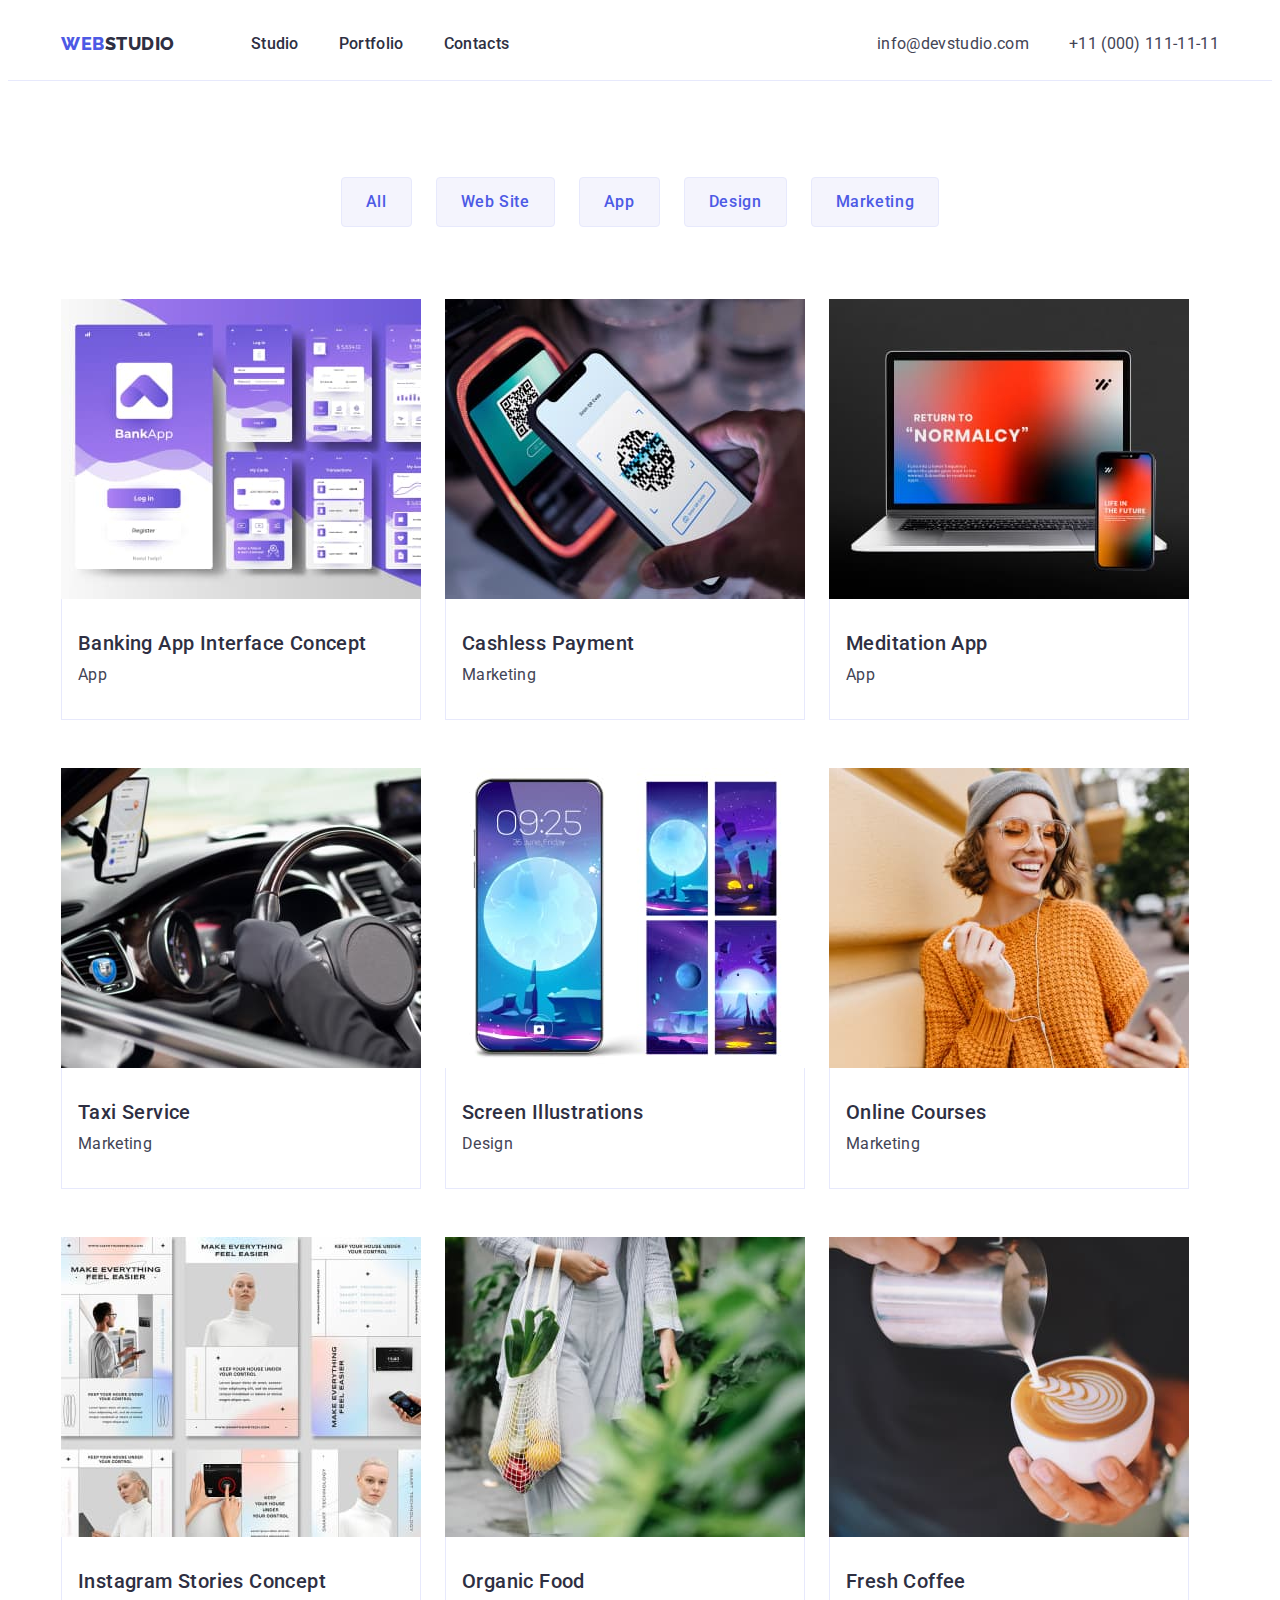
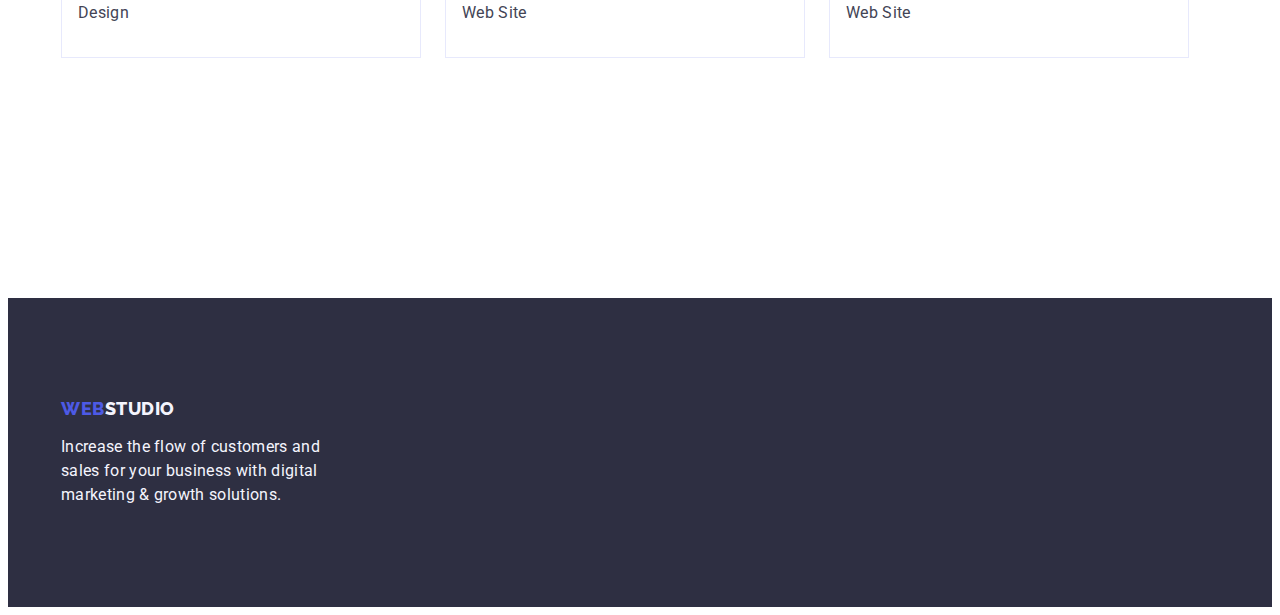
==== commit 662e2daa: "fixed mistakes" ====
--- a/portfolio.html
+++ b/portfolio.html
@@ -62,7 +62,7 @@
     <main>
       <section class="product">
         <div class="container app-container">
-          <h1 class="product-title">Product of company</h1>
+          <h1 class="product-title visually-hidden">Product of company</h1>
           <ul class="filter-list list">
             <li class="filter-item">
               <button class="filter-btn" type="button">All</button>
--- a/css/styles.css
+++ b/css/styles.css
@@ -54,22 +54,37 @@
         margin: 0 auto;
 }
 
+.visually-hidden {
+    position: absolute;
+    width: 1px;
+    height: 1px;
+    margin: -1px;
+    border: 0;
+    padding: 0;
+
+    white-space: nowrap;
+    clip-path: inset(100%);
+    clip: rect(0 0 0 0);
+    overflow: hidden;
+}
 /** HEADER**/
 
 .header {
     border-bottom: 1px solid var(--border-color);
-    padding-top: 24px;
-    padding-bottom: 24px;
+
 }
 
 .header-container {
     display: flex;
     justify-content: space-between;
     align-items: center;
+        padding-top: 24px;
+            padding-bottom: 24px;
 }
 
 .header-nav {
     display: flex;
+    align-items: center;
 }
 
 .logo {
@@ -179,15 +194,16 @@
 
 /**ADVANTAGES**/
 
-.advantages {}
+.advantages {
+    padding: 120px 0;
+}
 
 .advantages-container {
-    padding: 120px 0;
+    
 }
 
 .advantages-title {
-    color: var(--main-color);
-    display: none;
+
 }
 
 .advantages-list {
@@ -196,7 +212,7 @@
 }
 
 .advantages-item {
-    min-width: 264px;
+    flex-basis: calc((100% - 3 * 24px) / 4);
 }
 
 .advantages-item-title {
@@ -245,7 +261,7 @@
 .team {
     background-color: var(--light-bg-color);
     padding-top: 120px;
-    padding-bottom: 112px;
+    padding-bottom: 120px;
 }
 
 .team-title {
@@ -294,6 +310,7 @@
     letter-spacing: 0.02em;
     color: var(--main-color);
     margin-bottom: 8px;
+    text-align: center;
 }
 
 .team-prof {
@@ -301,16 +318,21 @@
     line-height: 1.5;
     letter-spacing: 0.02em;
     color: var(--main-text-color);
+    text-align: center;
 }
 
 /**FOOTER**/
 .footer {
     background-color: var(--main-color);
+    padding: 100px 0;
 }
 
 .footer-container {
-    padding: 100px 0;
-
+}
+
+.footer a {
+    display: inline-block;
+    margin-bottom: 16px;
 }
 
 .logo-footer {
@@ -318,7 +340,7 @@
 }
 
 .footer-text {
-    margin-top: 16px;
+
     font-size: 16px;
     line-height: 1.5;
     letter-spacing: 0.02em;
@@ -333,9 +355,8 @@
 .filter-list {
     display: flex;
     justify-content: center;
-    padding-top: 96px;
-    padding-bottom: 72px;
     gap: 24px;
+    margin-bottom: 72px;
 }
 
 .filter-item {}
@@ -358,16 +379,19 @@
 .filter-btn:focus {
     background-color: var(--active-color);
     color: var(--white-color);
-}
-
-.product h1 {
-    display: none;
+    border: 1px solid transparent;
+}
+
+.product {
+    padding-top: 96px;
+    padding-bottom: 120px;
 }
 
 .product-list {
     display: flex;
     flex-wrap: wrap;
     gap: 24px;
+    row-gap: 48px;
 }
 
 .product-item {}
@@ -385,6 +409,7 @@
     line-height: 1.2;
     letter-spacing: 0.02em;
     color: var(--main-color);
+    margin-bottom: 8px;
 }
 
 .product-text {
@@ -392,7 +417,7 @@
     line-height: 1.5;
     letter-spacing: 0.02em;
     color: var(--main-text-color);
-    margin-top: 8px;
+    
     }
     
     .app-container {
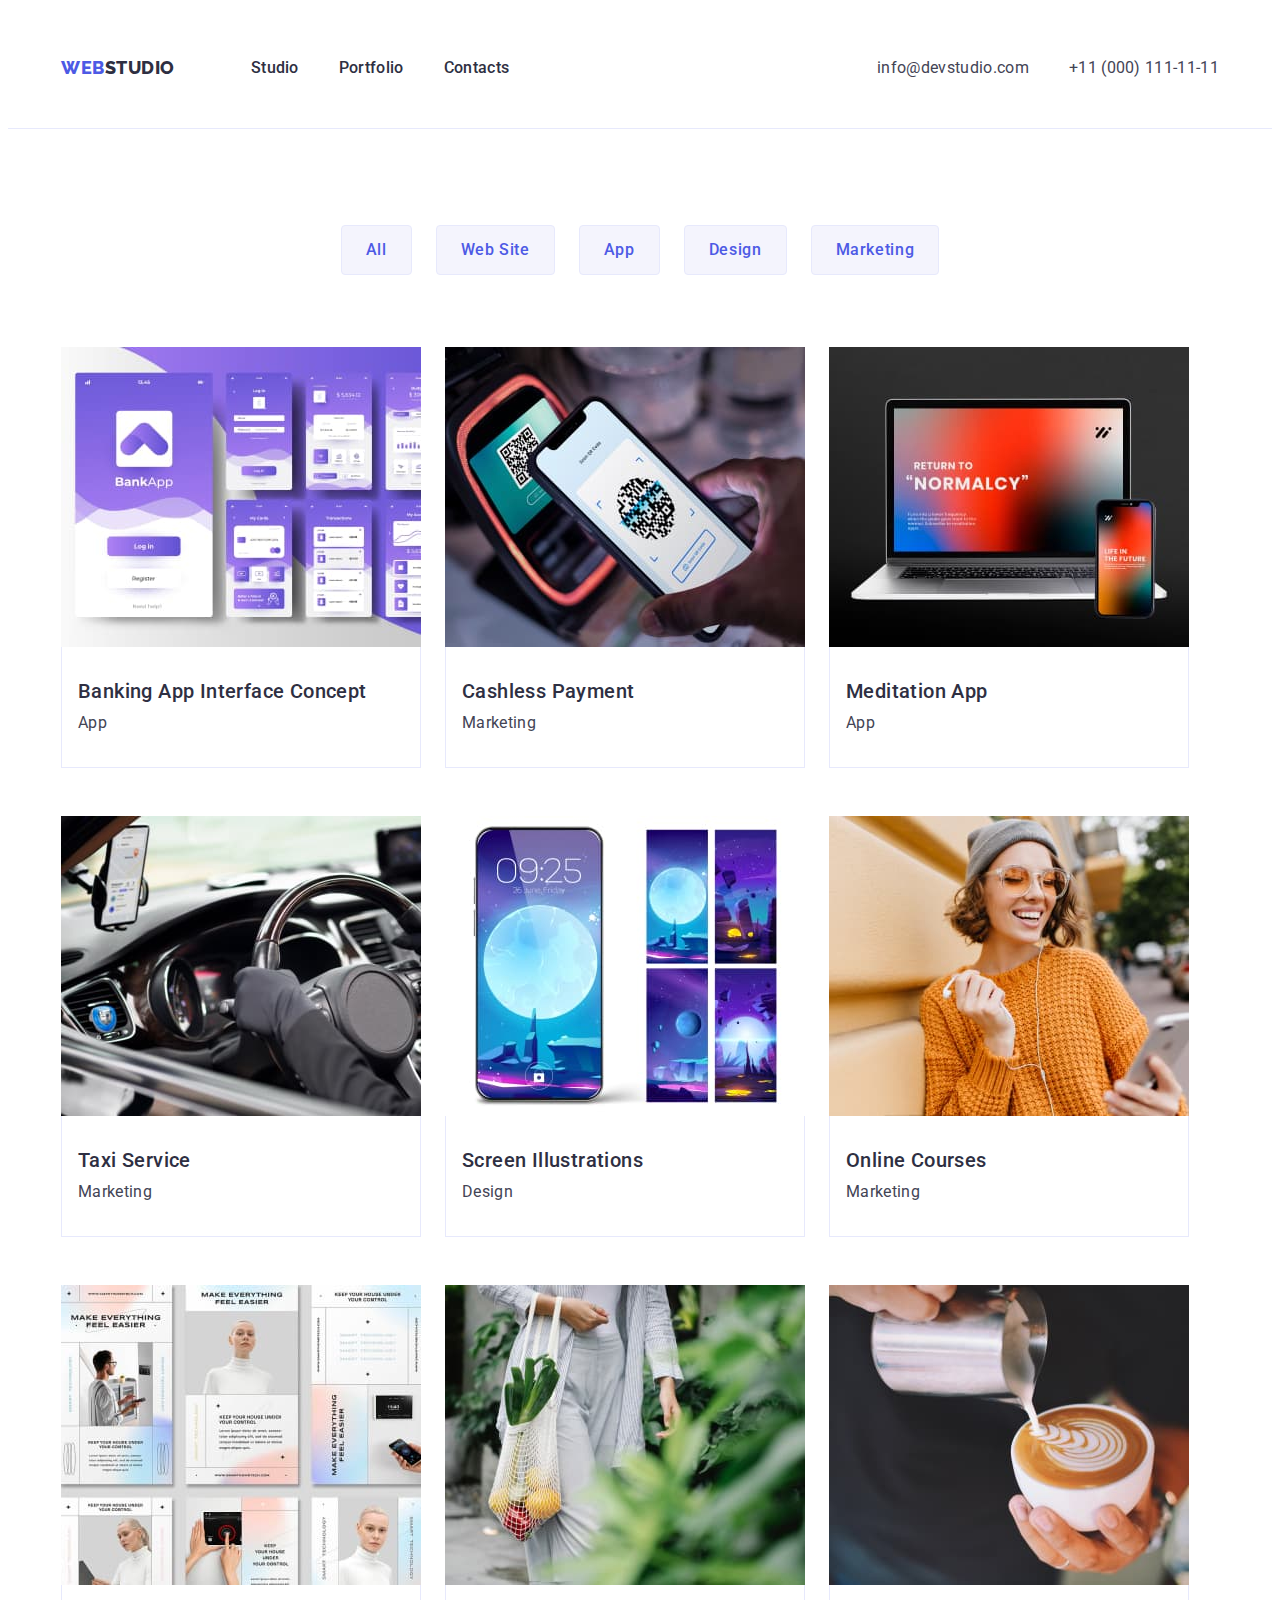
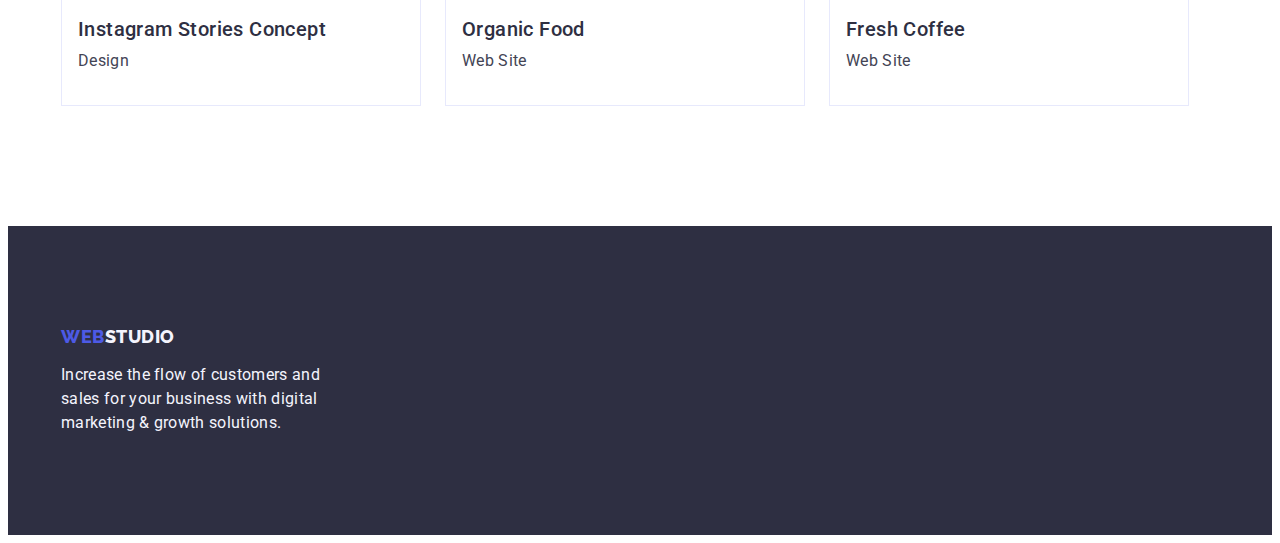
==== commit 990096f4: "fixed 3" ====
--- a/portfolio.html
+++ b/portfolio.html
@@ -62,7 +62,7 @@
     <main>
       <section class="product">
         <div class="container app-container">
-          <h1 class="product-title visually-hidden">Product of company</h1>
+          <h1 class="visually-hidden">Product of company</h1>
           <ul class="filter-list list">
             <li class="filter-item">
               <button class="filter-btn" type="button">All</button>
--- a/css/styles.css
+++ b/css/styles.css
@@ -14,7 +14,7 @@
     font-family: "Roboto",
         sans-serif;
     color: var(--main-text-color);
-        background-color: var(--white-color);
+    background-color: var(--white-color);
 }
 
 h1,
@@ -44,14 +44,14 @@
     list-style: none;
     padding-left: 0;
     margin: 0;
-    }
-    
-    .container {
-        width: 100%;
-        max-width: 1158px;
-        padding-left: 15px;
-        padding-right: 15px;
-        margin: 0 auto;
+}
+
+.container {
+    width: 100%;
+    max-width: 1158px;
+    padding-left: 15px;
+    padding-right: 15px;
+    margin: 0 auto;
 }
 
 .visually-hidden {
@@ -67,10 +67,12 @@
     clip: rect(0 0 0 0);
     overflow: hidden;
 }
+
 /** HEADER**/
 
 .header {
     border-bottom: 1px solid var(--border-color);
+    padding: 0 15px;
 
 }
 
@@ -78,13 +80,14 @@
     display: flex;
     justify-content: space-between;
     align-items: center;
-        padding-top: 24px;
-            padding-bottom: 24px;
+    padding-top: 24px;
+    padding-bottom: 24px;
 }
 
 .header-nav {
     display: flex;
     align-items: center;
+    padding: 24px 0;
 }
 
 .logo {
@@ -183,8 +186,8 @@
     cursor: pointer;
     padding: 16px 32px;
     border: none;
-        border-radius: 4px;
-        box-shadow: 0px 4px 4px rgba(0, 0, 0, 0.15);
+    border-radius: 4px;
+    box-shadow: 0px 4px 4px rgba(0, 0, 0, 0.15);
 }
 
 .hero-btn:hover,
@@ -198,13 +201,9 @@
     padding: 120px 0;
 }
 
-.advantages-container {
-    
-}
-
-.advantages-title {
-
-}
+.advantages-container {}
+
+.advantages-title {}
 
 .advantages-list {
     display: flex;
@@ -283,15 +282,14 @@
 .team-item {
     display: flex;
     flex-direction: column;
-    
-        min-width: 264px;
-        height: 388px;
-    
-        /* justify-content: space-between; */
-        align-items: center;
-        box-shadow: 0px 1px 6px rgba(46, 47, 66, 0.08), 0px 1px 1px rgba(46, 47, 66, 0.16), 0px 2px 1px rgba(46, 47, 66, 0.08);
-        border-radius: 0px 0px 4px 4px;
-        background-color: var(--white-color);
+    min-width: 264px;
+    height: 388px;
+
+    /* justify-content: space-between; */
+    align-items: center;
+    box-shadow: 0px 1px 6px rgba(46, 47, 66, 0.08), 0px 1px 1px rgba(46, 47, 66, 0.16), 0px 2px 1px rgba(46, 47, 66, 0.08);
+    border-radius: 0px 0px 4px 4px;
+    background-color: var(--white-color);
 }
 
 .team-img {}
@@ -327,8 +325,7 @@
     padding: 100px 0;
 }
 
-.footer-container {
-}
+.footer-container {}
 
 .footer a {
     display: inline-block;
@@ -371,8 +368,8 @@
     cursor: pointer;
     background-color: var(--light-bg-color);
     border: 1px solid var(--border-color);
-        border-radius: 4px;
-        padding: 12px 24px;
+    border-radius: 4px;
+    padding: 12px 24px;
 }
 
 .filter-btn:hover,
@@ -403,6 +400,7 @@
     border: 1px solid var(--border-color);
     border-top: none;
 }
+
 .product-title {
     font-weight: 500;
     font-size: 20px;
@@ -417,9 +415,7 @@
     line-height: 1.5;
     letter-spacing: 0.02em;
     color: var(--main-text-color);
-    
-    }
-    
+
     .app-container {
-        padding-bottom: 120px;
-}+            padding-bottom: 120px;
+        }